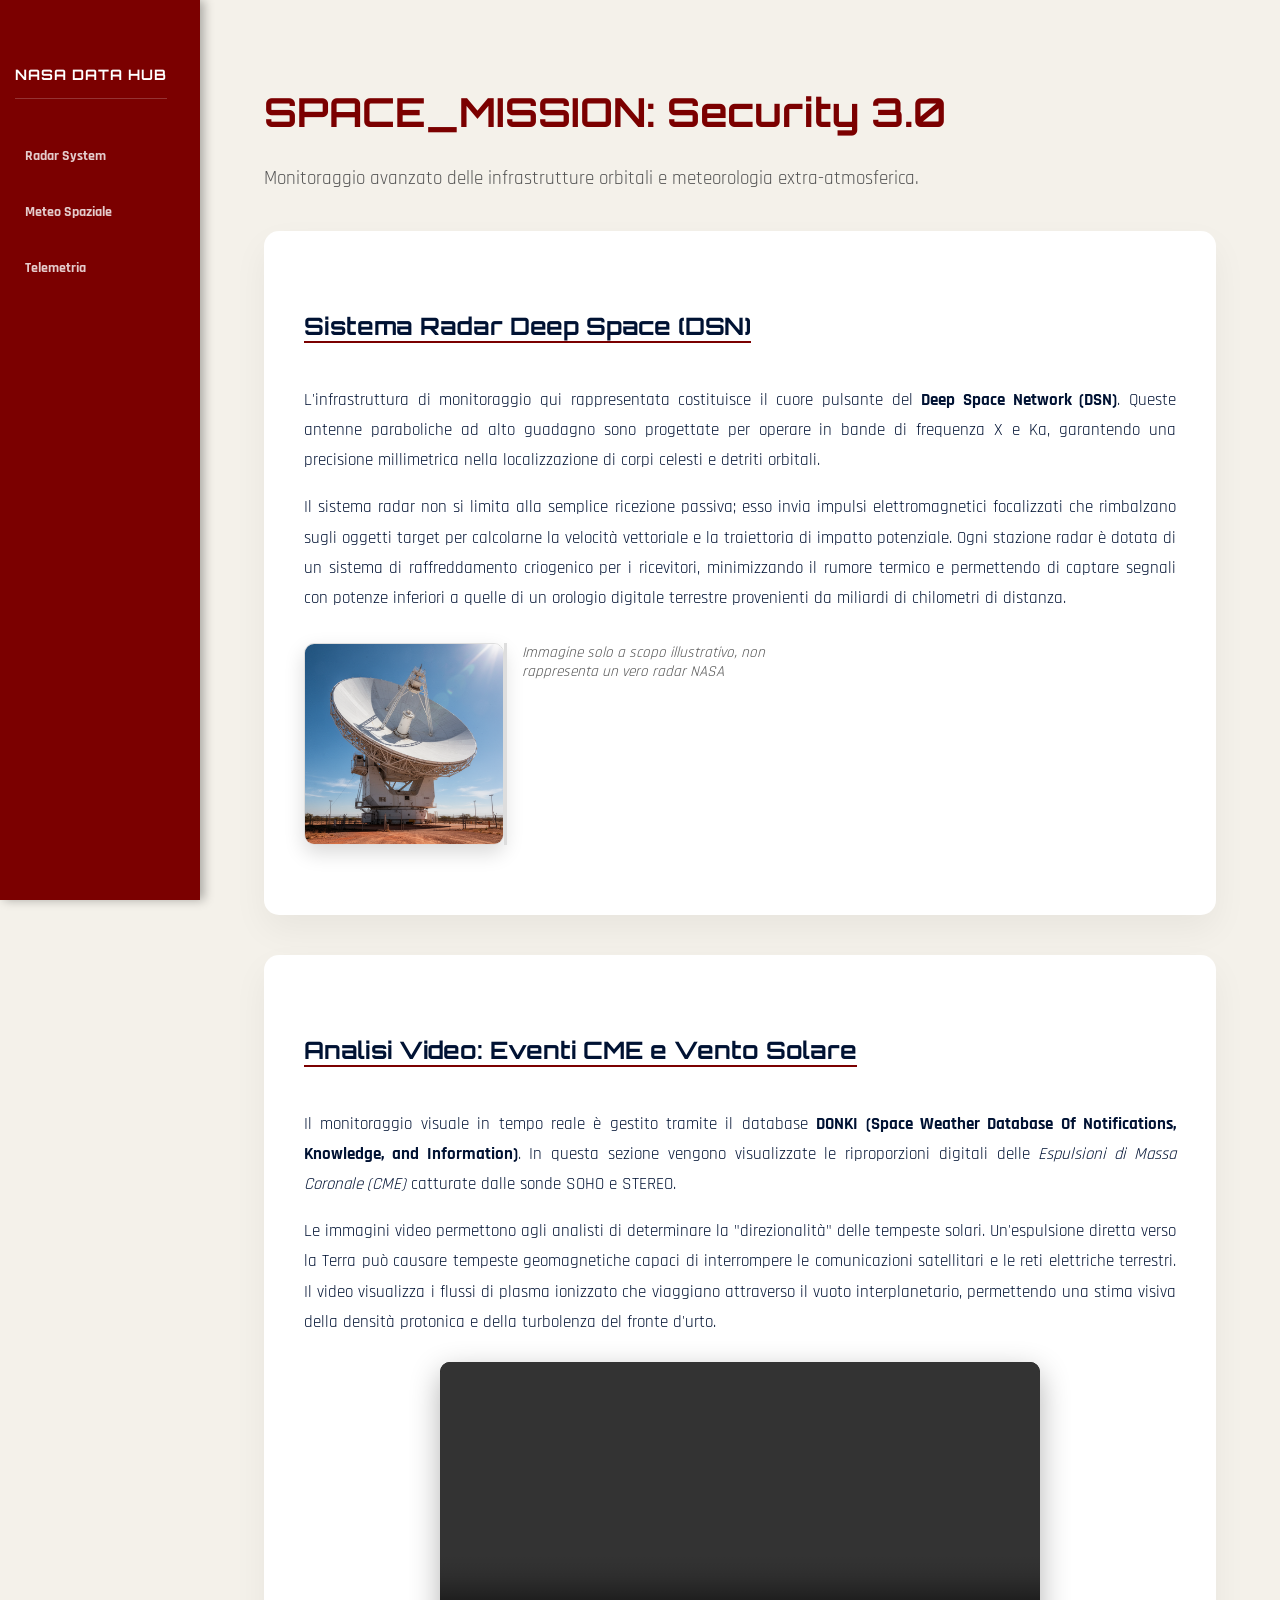
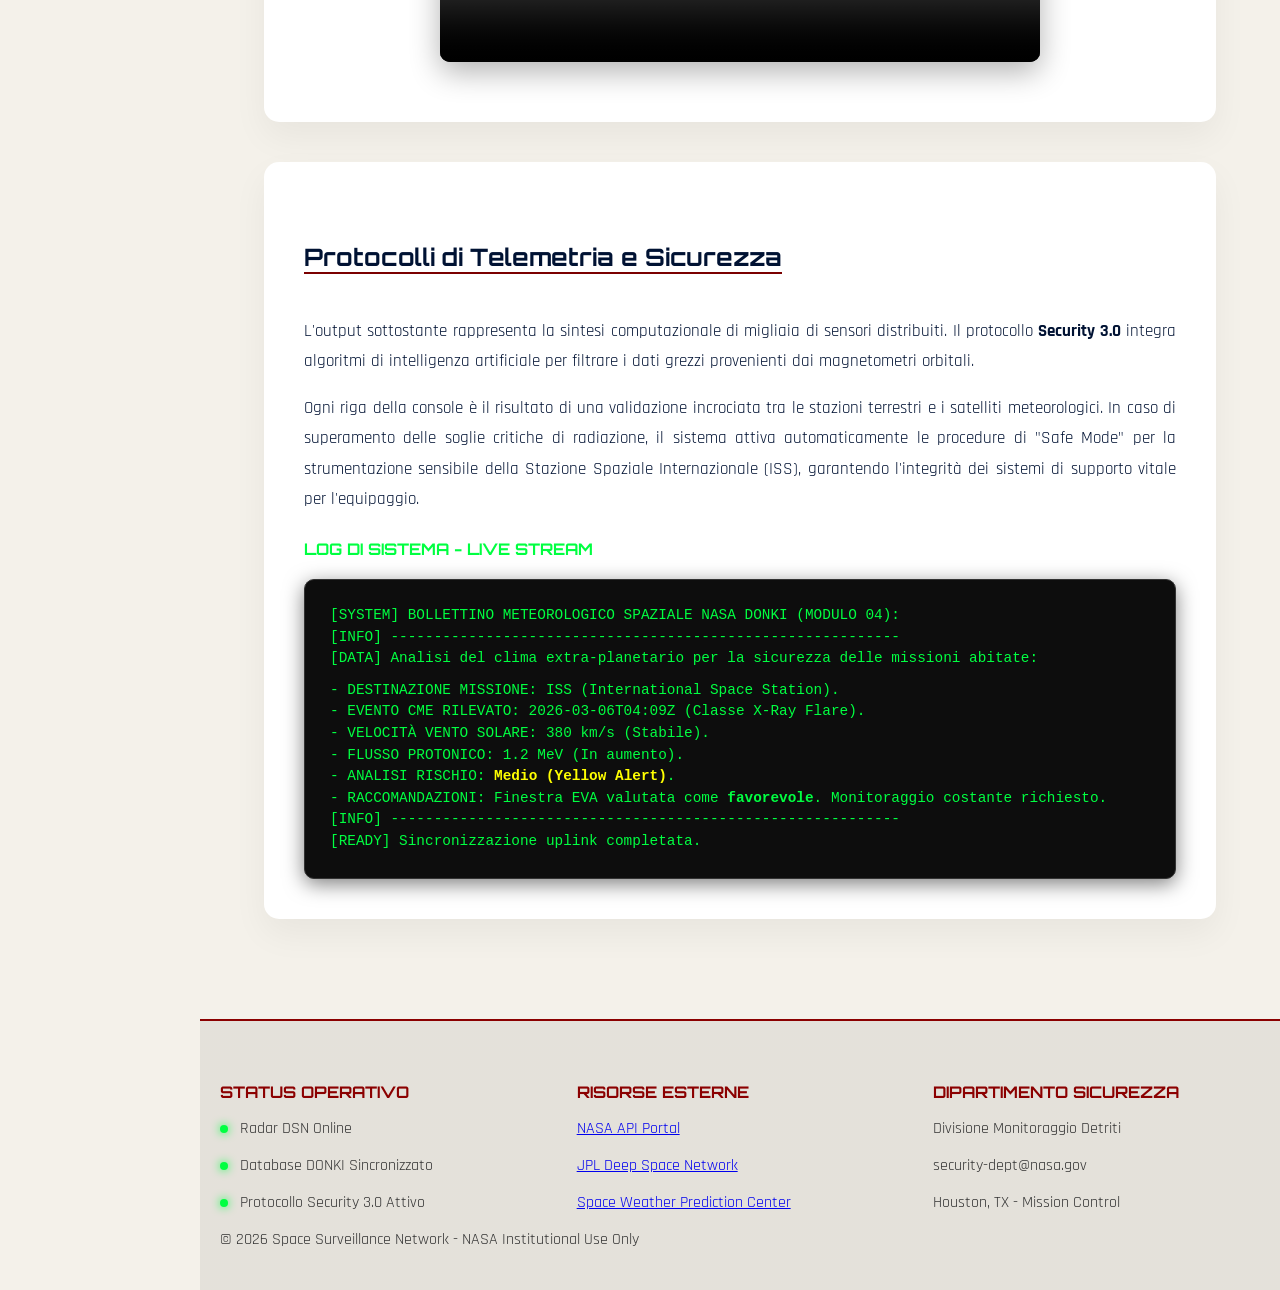
==== radarorbitale.html @ b80dbc7d "Add files via upload" ====
<!DOCTYPE html>
<html lang="it">
<head>
    <meta charset="UTF-8">
    <meta name="viewport" content="width=device-width, initial-scale=1.0">
    <title>NASA RADAR SYSTEM - Security 3.0</title>
    <style>
        @import url('https://fonts.googleapis.com/css2?family=Orbitron:wght@400;700&family=Rajdhani:wght@300;500;700&display=swap');

        :root {
            --bg-crema: #f4f1ea;
            --rosso-scuro: rgb(123, 0, 0);
            --rosso-glow: #ff3131;
            --blu-deep: #001233;
            --blu-accento: #00a8ff;
            --text-muted: #555;
            --white: #ffffff;
        }

        * { 
            box-sizing: border-box; 
            transition: all 0.3s ease; 
        }

        body {
            font-family: 'Rajdhani', sans-serif;
            background-color: var(--bg-crema);
            color: var(--blu-deep);
            margin: 0;
            display: flex;
            flex-direction: column;
            min-height: 100vh;
        }

        /* Navigazione Laterale */
        nav {
            width: 200px;
            background: var(--rosso-scuro);
            color: white;
            padding: 25px 15px;
            position: fixed;
            height: 100vh;
            box-shadow: 4px 0 10px rgba(0,0,0,0.3);
            z-index: 1000;
        }

        nav h2 {
            font-family: 'Orbitron', sans-serif;
            font-size: 0.9rem;
            text-align: center;
            border-bottom: 1px solid rgba(255,255,255,0.2);
            padding-bottom: 15px;
            margin-bottom: 20px;
            letter-spacing: 1px;
            color: var(--white);
        }

        nav ul { list-style: none; padding: 0; }
        nav ul li { margin: 18px 0; }
        nav ul li a {
            color: rgba(255,255,255,0.8);
            text-decoration: none;
            font-weight: bold;
            cursor: pointer;
            display: block;
            padding: 10px;
            font-size: 0.85rem;
            border-radius: 4px;
        }

        nav ul li a:hover {
            color: white;
            background: rgba(255,255,255,0.1);
            border-left: 4px solid white;
        }

        /* Area Principale */
        main {
            margin-left: 200px;
            padding: 60px 5%;
            flex: 1;
            display: flex;
            flex-direction: column;
            width: calc(100% - 200px);
        }

        h1 { 
            font-family: 'Orbitron', sans-serif; 
            color: var(--rosso-scuro); 
            font-size: 2.5rem; 
            margin-bottom: 10px; 
        }

        .subtitle {
            font-size: 1.2rem;
            color: var(--text-muted);
            margin-bottom: 40px;
        }

        h2 { 
            font-family: 'Orbitron', sans-serif; 
            color: var(--blu-deep); 
            border-bottom: 2px solid var(--rosso-scuro); 
            display: inline-block; 
            margin-top: 40px;
            margin-bottom: 25px;
        }

        h3 {
            font-family: 'Orbitron', sans-serif;
            font-size: 1.1rem;
            color: var(--rosso-scuro);
            margin-top: 20px;
        }

        section {
            background: var(--white);
            padding: 40px;
            border-radius: 15px;
            margin-bottom: 40px;
            box-shadow: 0 15px 35px rgba(0,0,0,0.05);
        }

        .description-block {
            line-height: 1.8;
            font-size: 1.05rem;
            color: var(--blu-deep);
            text-align: justify;
            margin-bottom: 25px;
        }

        /* --- CORREZIONE IMMAGINE --- */
        .img-container {
            width: 100%;
            display: flex;
            justify-content: left;
            margin: 30px 0;
        }

        .img-container img {
            max-width: 200px;
            width: 80%;
            height: auto;
            border-radius: 10px;
            box-shadow: 0 8px 20px rgba(0,0,0,0.15);
            border: 1px solid #ddd;
        }

        /* --- STILE VIDEO --- */
        .video-container {
            width: 100%;
            max-width: 600px;
            margin: 20px auto;
            border-radius: 10px;
            overflow: hidden;
            background: #000;
            box-shadow: 0 10px 30px rgba(0,0,0,0.3);
        }
        
        video { width: 100%; display: block; }

        /* --- CONSOLE TELEMETRIA --- */
        #console-output {
            background: #0d0d0d;
            color: #00ff41;
            padding: 25px;
            font-family: 'Courier New', monospace;
            border-radius: 10px;
            border: 1px solid #333;
            box-shadow: 0 5px 20px rgba(0,0,0,0.5);
            margin-top: 20px;
            line-height: 1.5;
            font-size: 0.9rem;
        }

        .telemetry-header {
            color: #00ff41;
            font-weight: bold;
            text-transform: uppercase;
            margin-bottom: 15px;
            display: block;
            font-family: 'Orbitron', sans-serif;
        }

        /* --- FOOTER --- */
        footer {
            width: 100%;
            padding: 40px 20px;
            margin-top: auto;
            background-color: #f0ede6; 
            background-image: linear-gradient(rgba(0,0,0,0.05), rgba(0,0,0,0.05));
            border-top: 2px solid #8b0000;
            color: #333;
            box-sizing: border-box;
        }

        @media (min-width: 769px) {
            footer {
                margin-left: 200px;
                width: calc(100% - 200px);
            }
        }

        .footer-grid {
            display: grid;
            grid-template-columns: repeat(auto-fit, minmax(200px, 1fr));
            gap: 30px;
            max-width: 1200px;
            margin: 0 auto;
        }

        .footer-col h4 {
            color: #8b0000;
            font-family: 'Orbitron', sans-serif;
            margin-bottom: 15px;
            text-transform: uppercase;
            font-size: 1rem;
        }

        .status-dot {
            display: inline-block;
            width: 8px;
            height: 8px;
            background: #00ff41;
            border-radius: 50%;
            margin-right: 8px;
            box-shadow: 0 0 10px #00ff41;
        }

        /* Responsive */
        @media (max-width: 768px) {
            nav { width: 100%; height: auto; position: relative; }
            main, footer { margin-left: 0; width: 100%; }
        }
		.side-caption {
            flex: 1; /* Prende lo spazio rimanente */
            font-style: italic;
            color: var(--text-muted);
            font-size: 0.95rem;
            border-left: 3px solid #ddd;
            padding-left: 15px;
            max-width: 300px; /* Impedisce al testo di allungarsi troppo */
        }
    </style>
</head>
<body>

    <nav>
        <h2>NASA DATA HUB</h2>
        <ul>
            <li><a href="#radar">Radar System</a></li>
            <li><a href="#donki">Meteo Spaziale</a></li>
            <li><a href="#telemetry">Telemetria</a></li>
        </ul>
    </nav>

    <main>
        <h1>SPACE_MISSION: Security 3.0</h1>
        <p class="subtitle">Monitoraggio avanzato delle infrastrutture orbitali e meteorologia extra-atmosferica.</p>

        <!-- SEZIONE RADAR -->
        <section id="radar">
            <h2>Sistema Radar Deep Space (DSN)</h2>
            <div class="description-block">
                <p>
                    L'infrastruttura di monitoraggio qui rappresentata costituisce il cuore pulsante del <strong>Deep Space Network (DSN)</strong>. Queste antenne paraboliche ad alto guadagno sono progettate per operare in bande di frequenza X e Ka, garantendo una precisione millimetrica nella localizzazione di corpi celesti e detriti orbitali. 
                </p>
                <p>
                    Il sistema radar non si limita alla semplice ricezione passiva; esso invia impulsi elettromagnetici focalizzati che rimbalzano sugli oggetti target per calcolarne la velocità vettoriale e la traiettoria di impatto potenziale. Ogni stazione radar è dotata di un sistema di raffreddamento criogenico per i ricevitori, minimizzando il rumore termico e permettendo di captare segnali con potenze inferiori a quelle di un orologio digitale terrestre provenienti da miliardi di chilometri di distanza.
                </p>
            </div>
            
            <div class="img-container">
                <img src="immagini/radar.png" alt="Radar NASA" onerror="this.src='https://via.placeholder.com/600x400?text=Antenna+Radar+Deep+Space'">
				<div class="side-caption">
                    Immagine solo a scopo illustrativo, non rappresenta un vero radar NASA
                </div>
            </div>
        </section>

        <!-- SEZIONE VIDEO DONKI -->
        <section id="donki">
            <h2>Analisi Video: Eventi CME e Vento Solare</h2>
            <div class="description-block">
                <p>
                    Il monitoraggio visuale in tempo reale è gestito tramite il database <strong>DONKI (Space Weather Database Of Notifications, Knowledge, and Information)</strong>. In questa sezione vengono visualizzate le riproporzioni digitali delle <em>Espulsioni di Massa Coronale (CME)</em> catturate dalle sonde SOHO e STEREO.
                </p>
                <p>
                    Le immagini video permettono agli analisti di determinare la "direzionalità" delle tempeste solari. Un'espulsione diretta verso la Terra può causare tempeste geomagnetiche capaci di interrompere le comunicazioni satellitari e le reti elettriche terrestri. Il video visualizza i flussi di plasma ionizzato che viaggiano attraverso il vuoto interplanetario, permettendo una stima visiva della densità protonica e della turbolenza del fronte d'urto.
                </p>
            </div>
            
            <div class="video-container">
                <video controls>
                    <source src="immagini/eruzione.mp4" type="video/mp4">
                    Il tuo browser non supporta il video.
                </video>
            </div>
        </section>

        <!-- SEZIONE TELEMETRIA -->
        <section id="telemetry">
            <h2>Protocolli di Telemetria e Sicurezza</h2>
            <div class="description-block">
                <p>
                    L'output sottostante rappresenta la sintesi computazionale di migliaia di sensori distribuiti. Il protocollo <strong>Security 3.0</strong> integra algoritmi di intelligenza artificiale per filtrare i dati grezzi provenienti dai magnetometri orbitali. 
                </p>
                <p>
                    Ogni riga della console è il risultato di una validazione incrociata tra le stazioni terrestri e i satelliti meteorologici. In caso di superamento delle soglie critiche di radiazione, il sistema attiva automaticamente le procedure di "Safe Mode" per la strumentazione sensibile della Stazione Spaziale Internazionale (ISS), garantendo l'integrità dei sistemi di supporto vitale per l'equipaggio.
                </p>
            </div>

            <span class="telemetry-header">LOG DI SISTEMA - LIVE STREAM</span>
            <div id="console-output">
                <div>[SYSTEM] BOLLETTINO METEOROLOGICO SPAZIALE NASA DONKI (MODULO 04):</div>
                <div>[INFO]   -----------------------------------------------------------</div>
                <div>[DATA]   Analisi del clima extra-planetario per la sicurezza delle missioni abitate:</div>
                <div style="margin-top:10px;">- DESTINAZIONE MISSIONE: ISS (International Space Station).</div>
                <div>- EVENTO CME RILEVATO: 2026-03-06T04:09Z (Classe X-Ray Flare).</div>
                <div>- VELOCITÀ VENTO SOLARE: 380 km/s (Stabile).</div>
                <div>- FLUSSO PROTONICO: 1.2 MeV (In aumento).</div>
                <div>- ANALISI RISCHIO: <span style="color: #FFFF00; font-weight: bold;">Medio (Yellow Alert)</span>.</div>
                <div>- RACCOMANDAZIONI: Finestra EVA valutata come <span style="color: #00ff41; font-weight: bold;">favorevole</span>. Monitoraggio costante richiesto.</div>
                <div>[INFO]   -----------------------------------------------------------</div>
                <div>[READY]  Sincronizzazione uplink completata.</div>
            </div>
        </section>
    </main>

    <footer>
        <div class="footer-grid">
            <div class="footer-col">
                <h4>Status Operativo</h4>
                <p><span class="status-dot"></span> Radar DSN Online</p>
                <p><span class="status-dot"></span> Database DONKI Sincronizzato</p>
                <p><span class="status-dot"></span> Protocollo Security 3.0 Attivo</p>
            </div>
            <div class="footer-col">
                <h4>Risorse Esterne</h4>
                <p><a href="#">NASA API Portal</a></p>
                <p><a href="#">JPL Deep Space Network</a></p>
                <p><a href="#">Space Weather Prediction Center</a></p>
            </div>
            <div class="footer-col">
                <h4>Dipartimento Sicurezza</h4>
                <p>Divisione Monitoraggio Detriti</p>
                <p>security-dept@nasa.gov</p>
                <p>Houston, TX - Mission Control</p>
            </div>
        </div>
        <div class="footer-bottom">
            &copy; 2026 Space Surveillance Network - NASA Institutional Use Only
        </div>
    </footer>

</body>
</html>
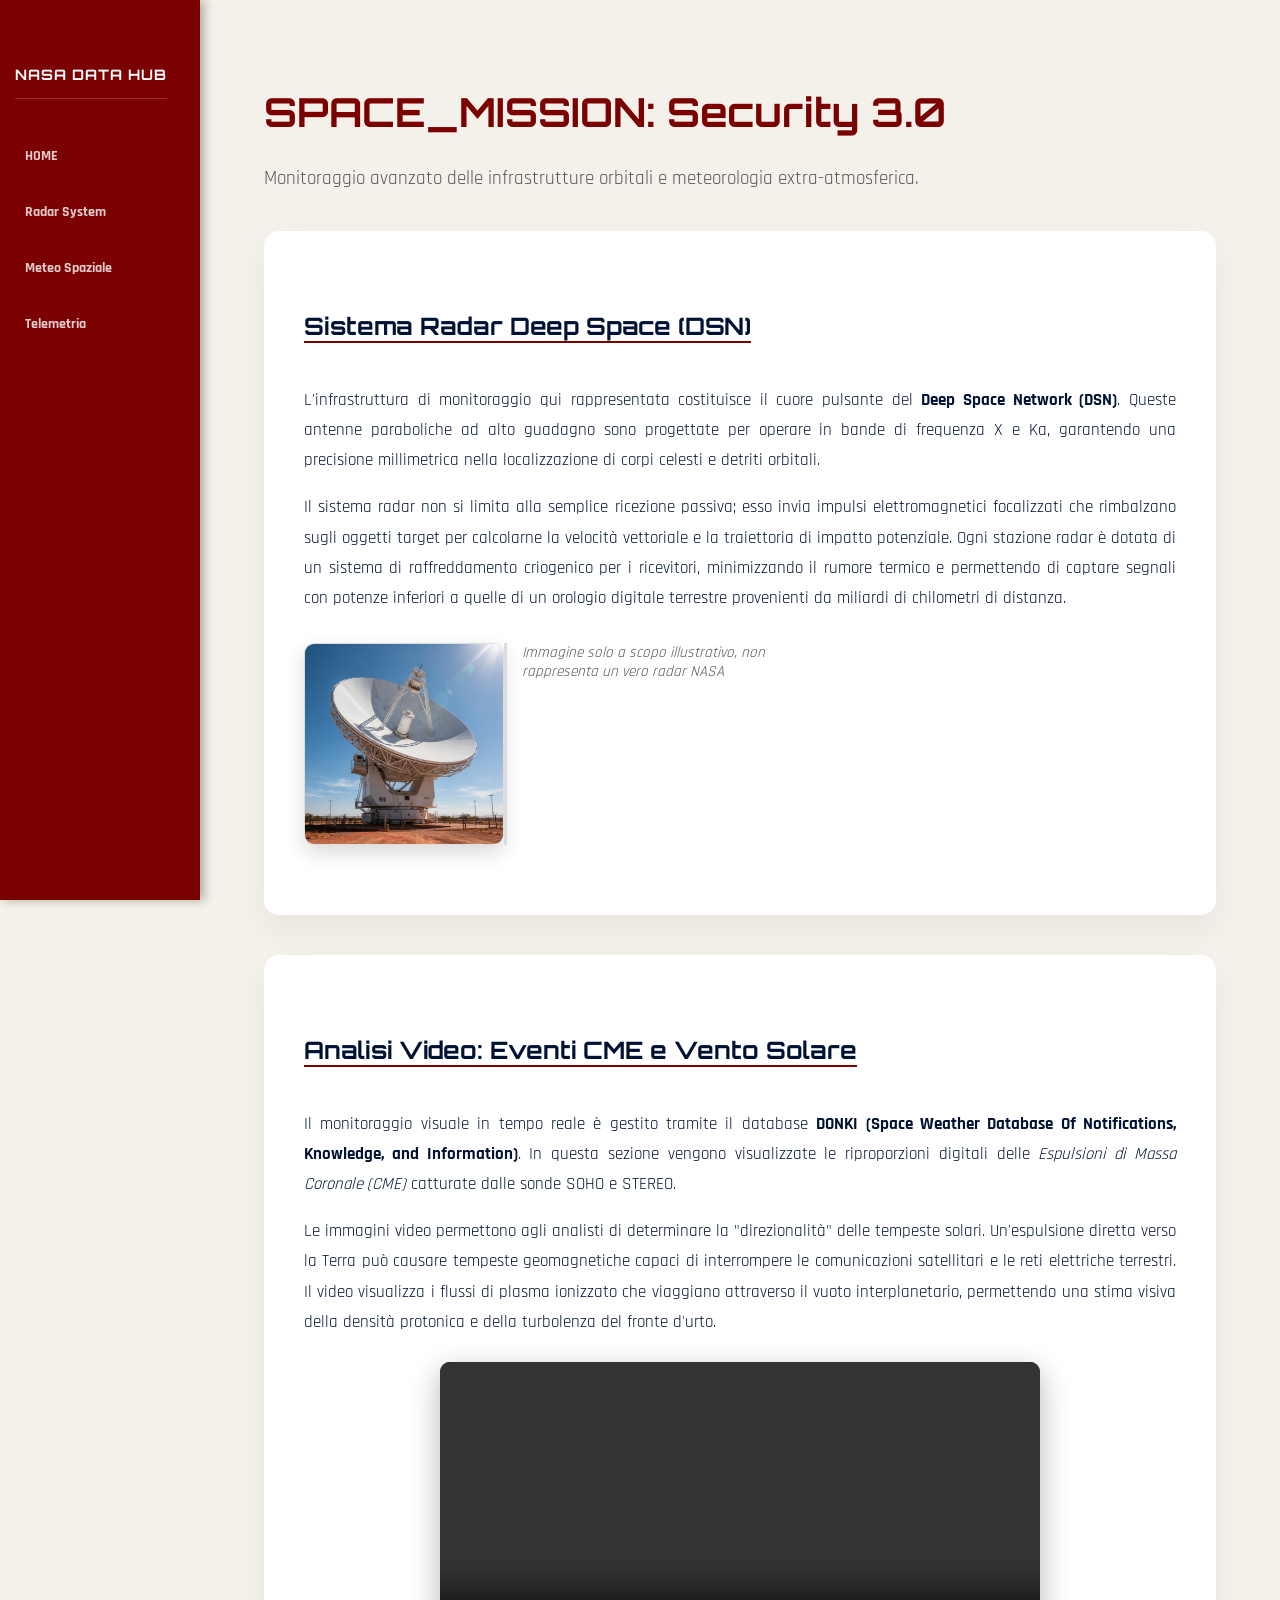
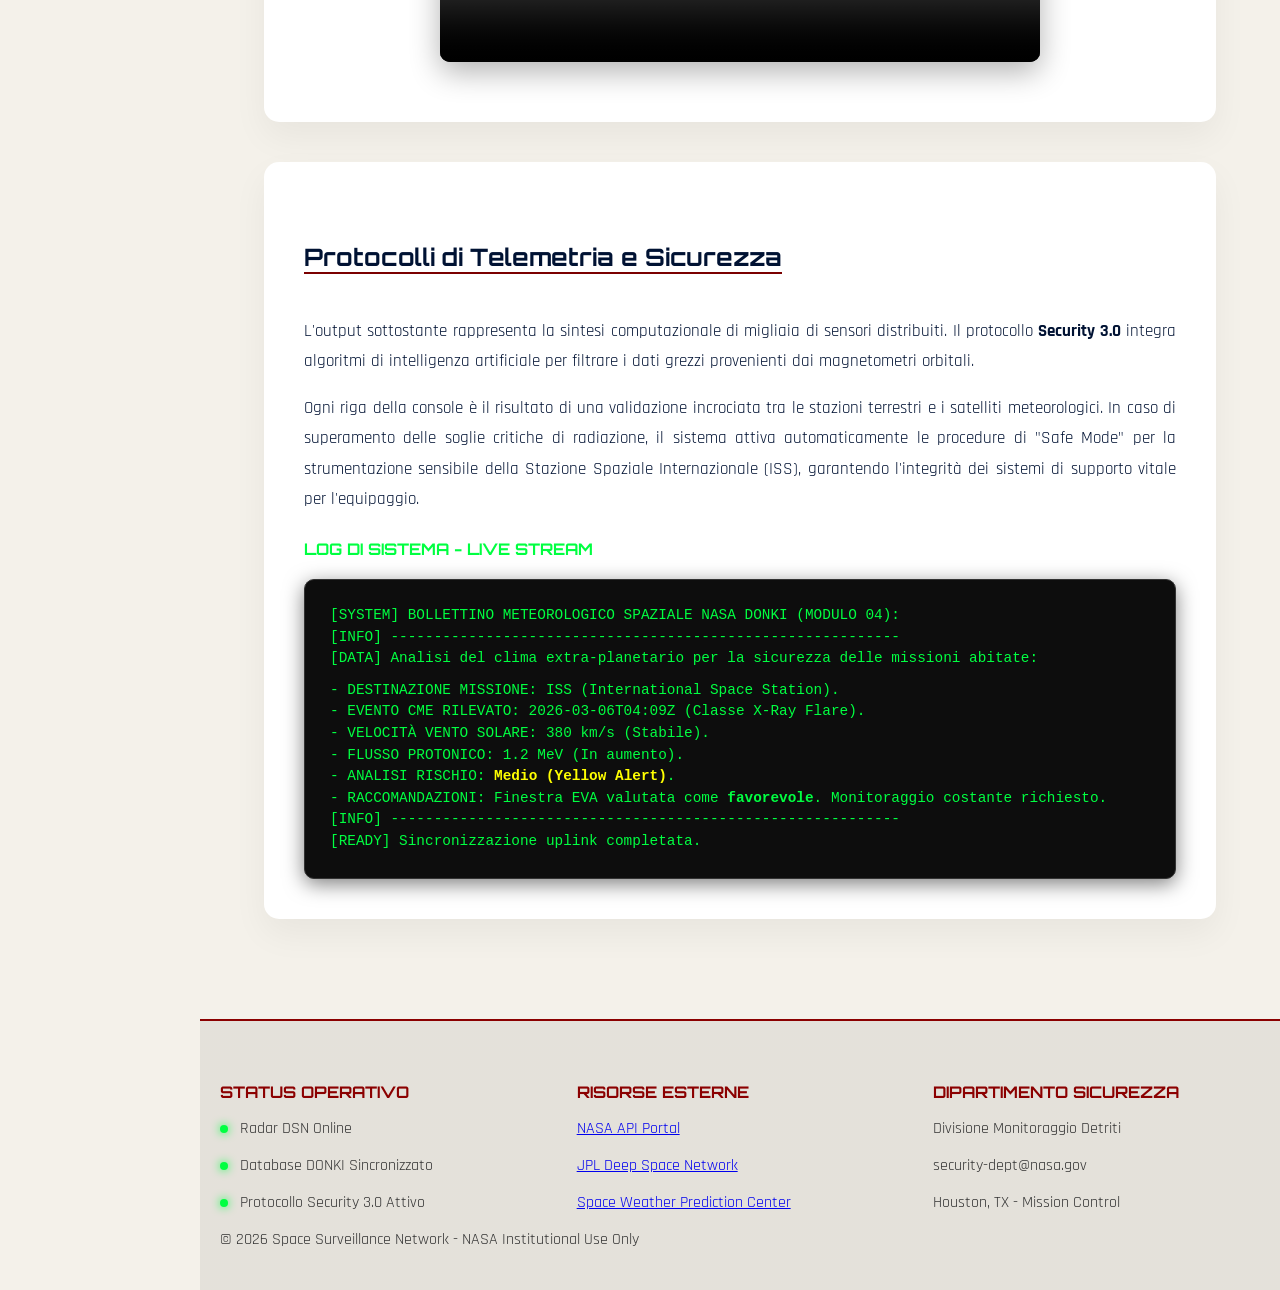
==== commit c4329683: "Add files via upload" ====
--- a/radarorbitale.html
+++ b/radarorbitale.html
@@ -248,6 +248,7 @@
     <nav>
         <h2>NASA DATA HUB</h2>
         <ul>
+			<li><a href="window.history.back(); return false;">HOME</a></li>
             <li><a href="#radar">Radar System</a></li>
             <li><a href="#donki">Meteo Spaziale</a></li>
             <li><a href="#telemetry">Telemetria</a></li>
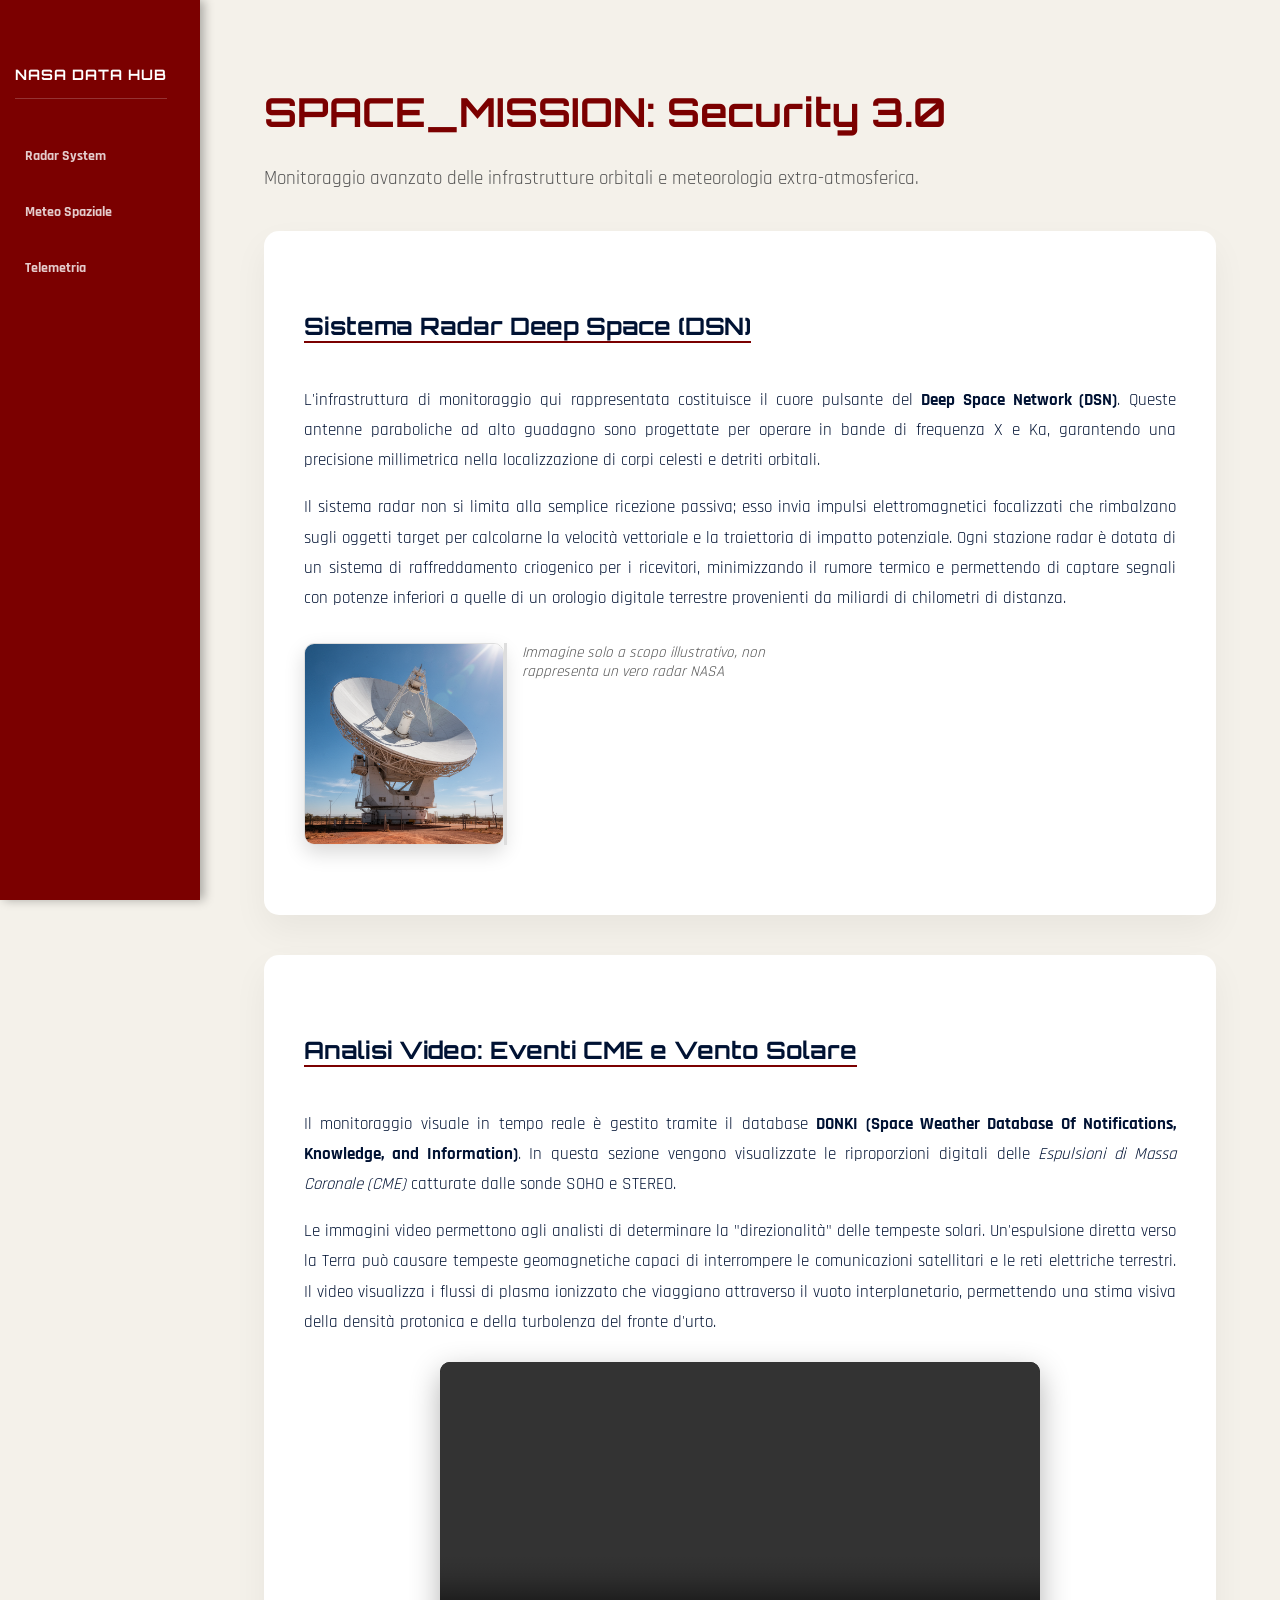
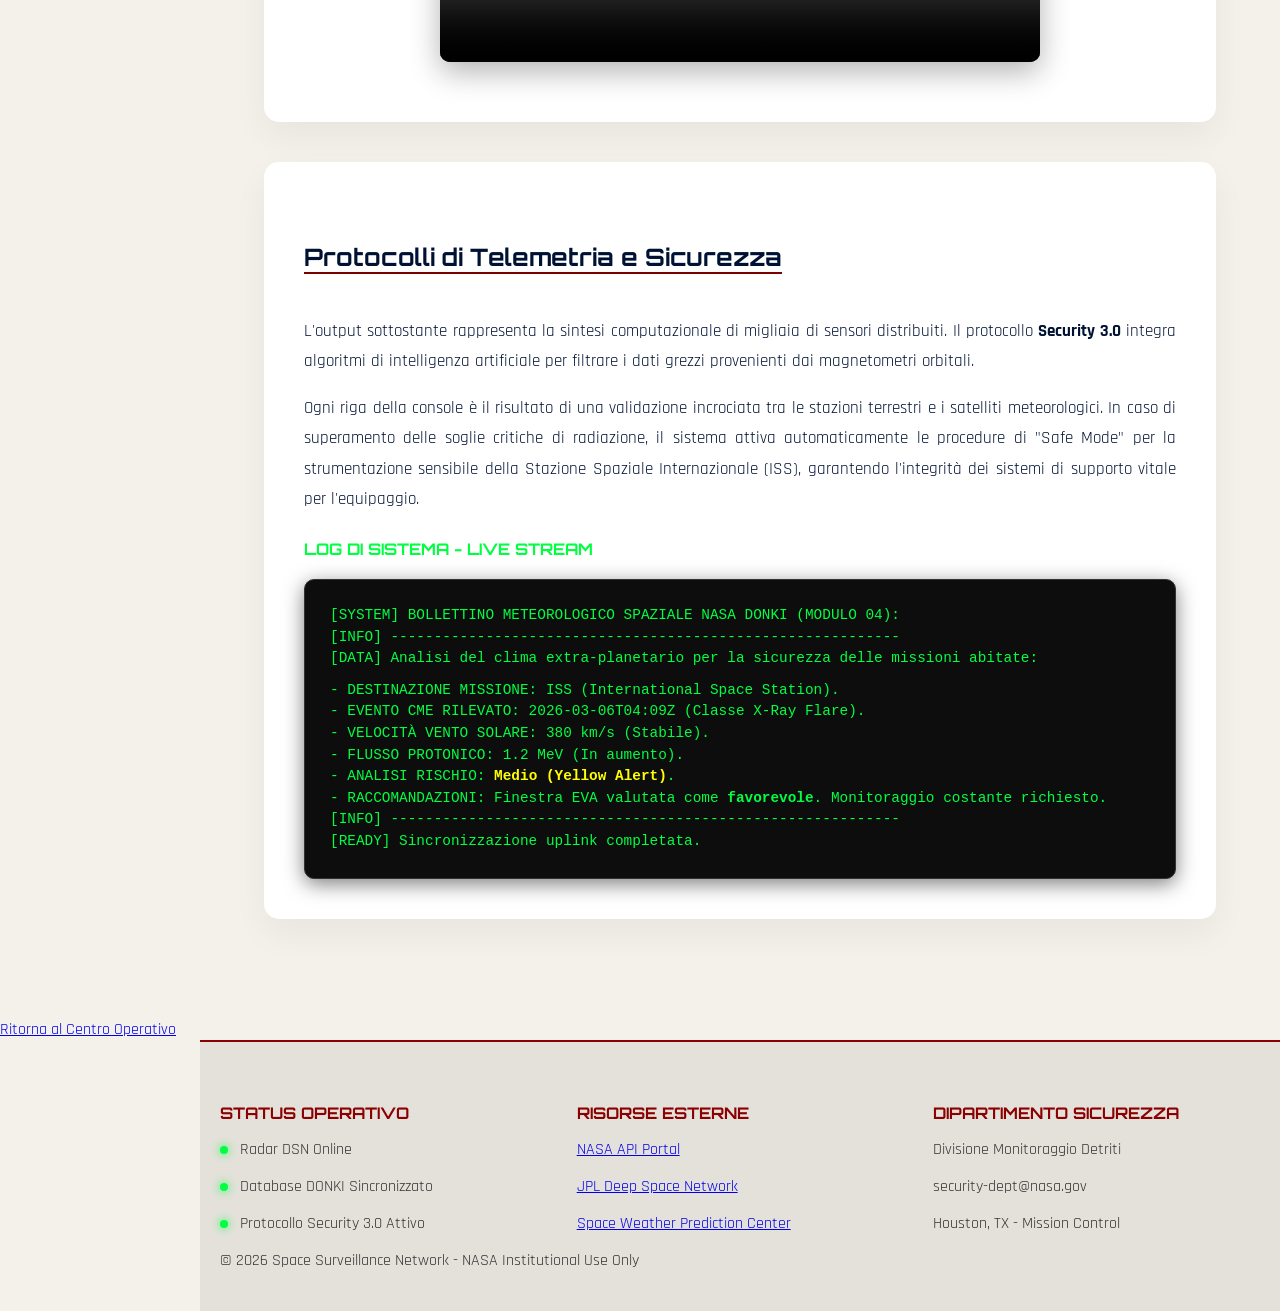
==== commit 19dd1d25: "Add files via upload" ====
--- a/radarorbitale.html
+++ b/radarorbitale.html
@@ -248,7 +248,6 @@
     <nav>
         <h2>NASA DATA HUB</h2>
         <ul>
-			<li><a href="window.history.back(); return false;">HOME</a></li>
             <li><a href="#radar">Radar System</a></li>
             <li><a href="#donki">Meteo Spaziale</a></li>
             <li><a href="#telemetry">Telemetria</a></li>
@@ -327,7 +326,7 @@
             </div>
         </section>
     </main>
-
+        <a href="#" class="btn-back" onclick="window.history.back(); return false;">Ritorna al Centro Operativo</a>
     <footer>
         <div class="footer-grid">
             <div class="footer-col">
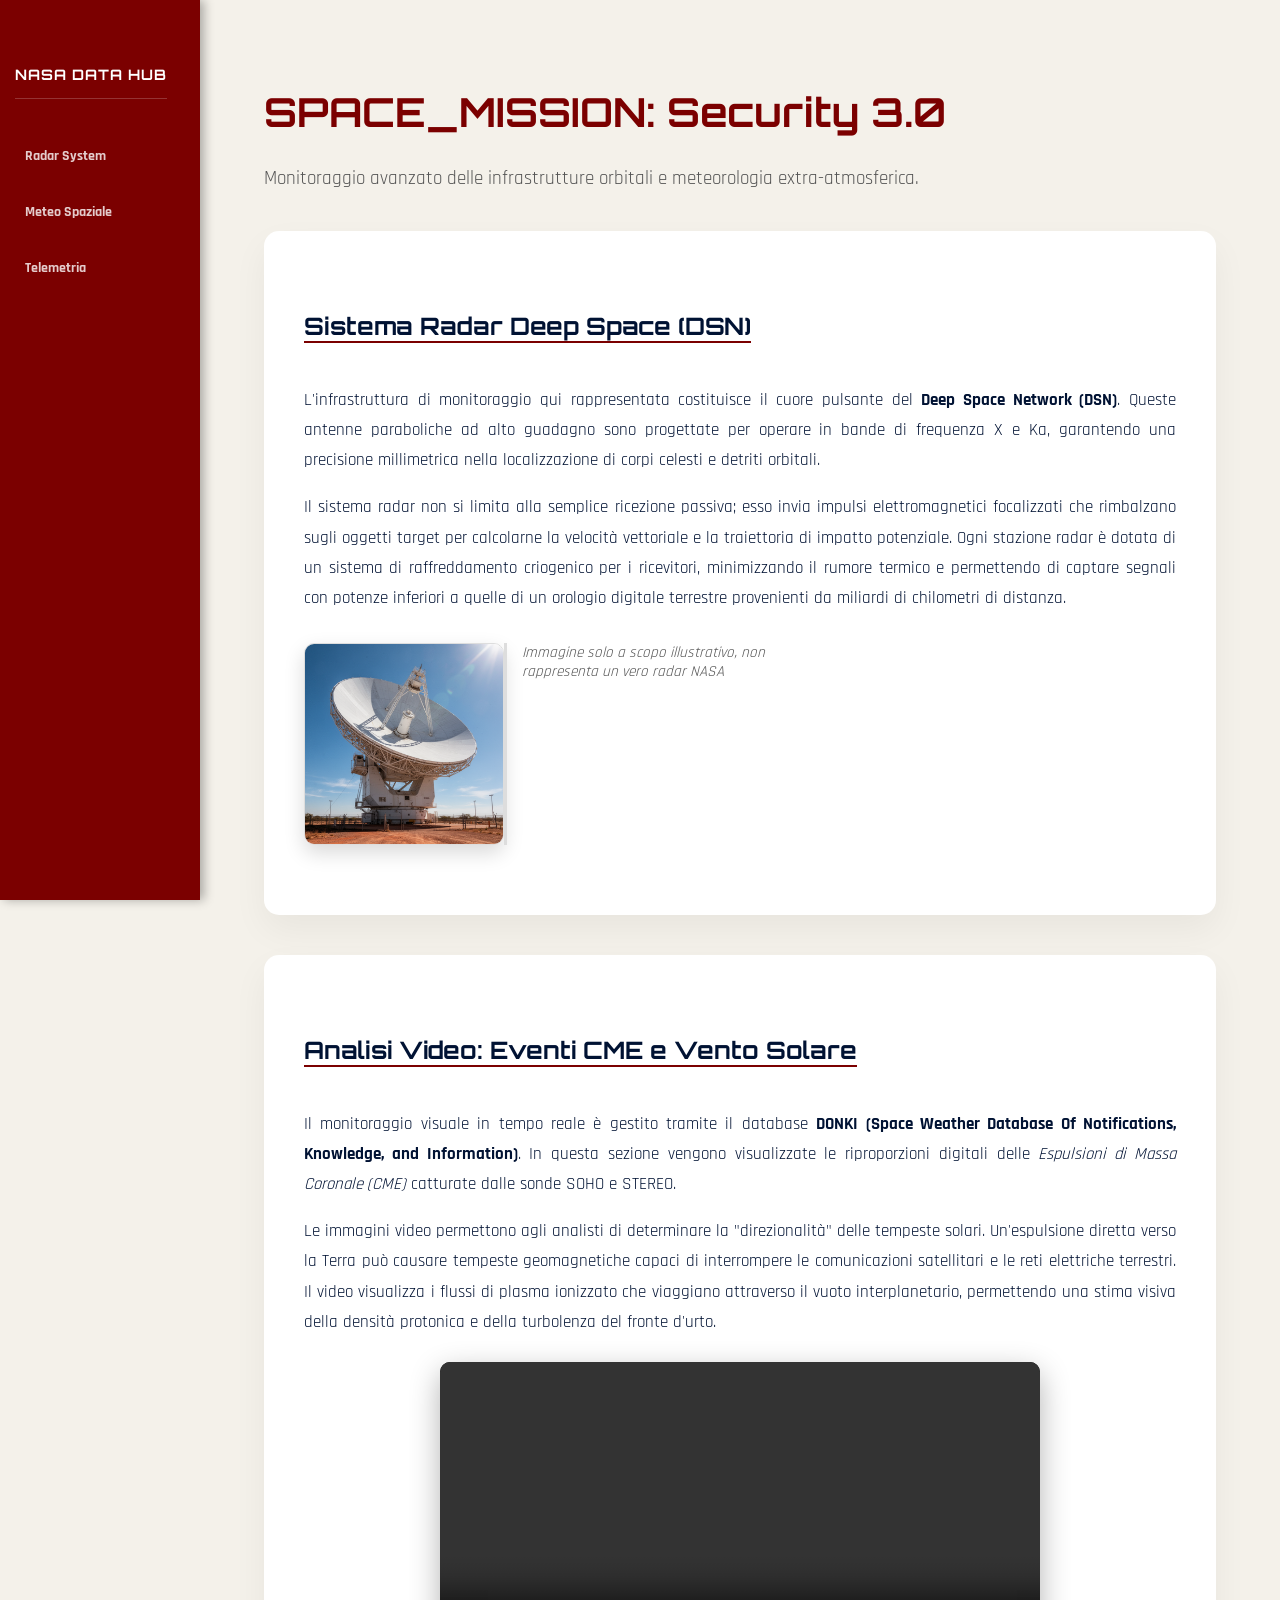
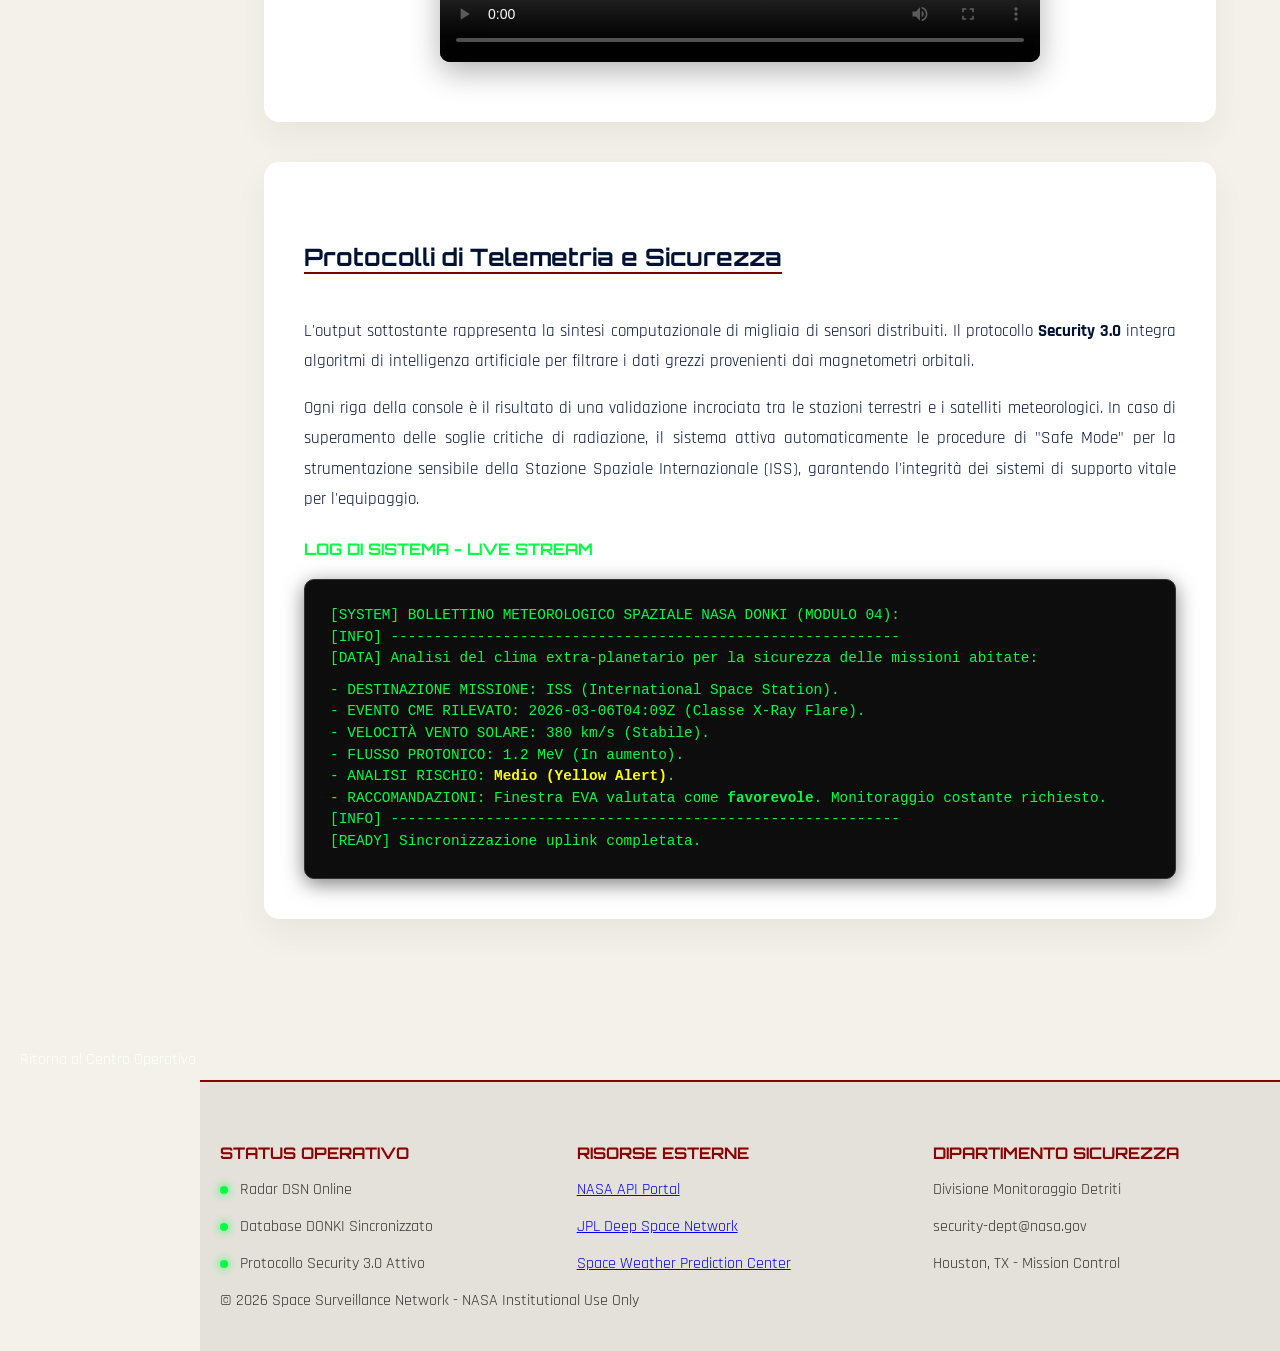
==== commit 4a6fa37a: "Add files via upload" ====
--- a/radarorbitale.html
+++ b/radarorbitale.html
@@ -240,6 +240,20 @@
             border-left: 3px solid #ddd;
             padding-left: 15px;
             max-width: 300px; /* Impedisce al testo di allungarsi troppo */
+        }
+		.btn-back {
+            display: inline-block;
+            margin-top: 20px;
+            padding: 10px 20px;
+            background: var(--accent-color);
+            color: white;
+            text-decoration: none;
+            border-radius: 4px;
+            transition: opacity 0.3s;
+        }
+
+        .btn-back:hover {
+            opacity: 0.8;
         }
     </style>
 </head>
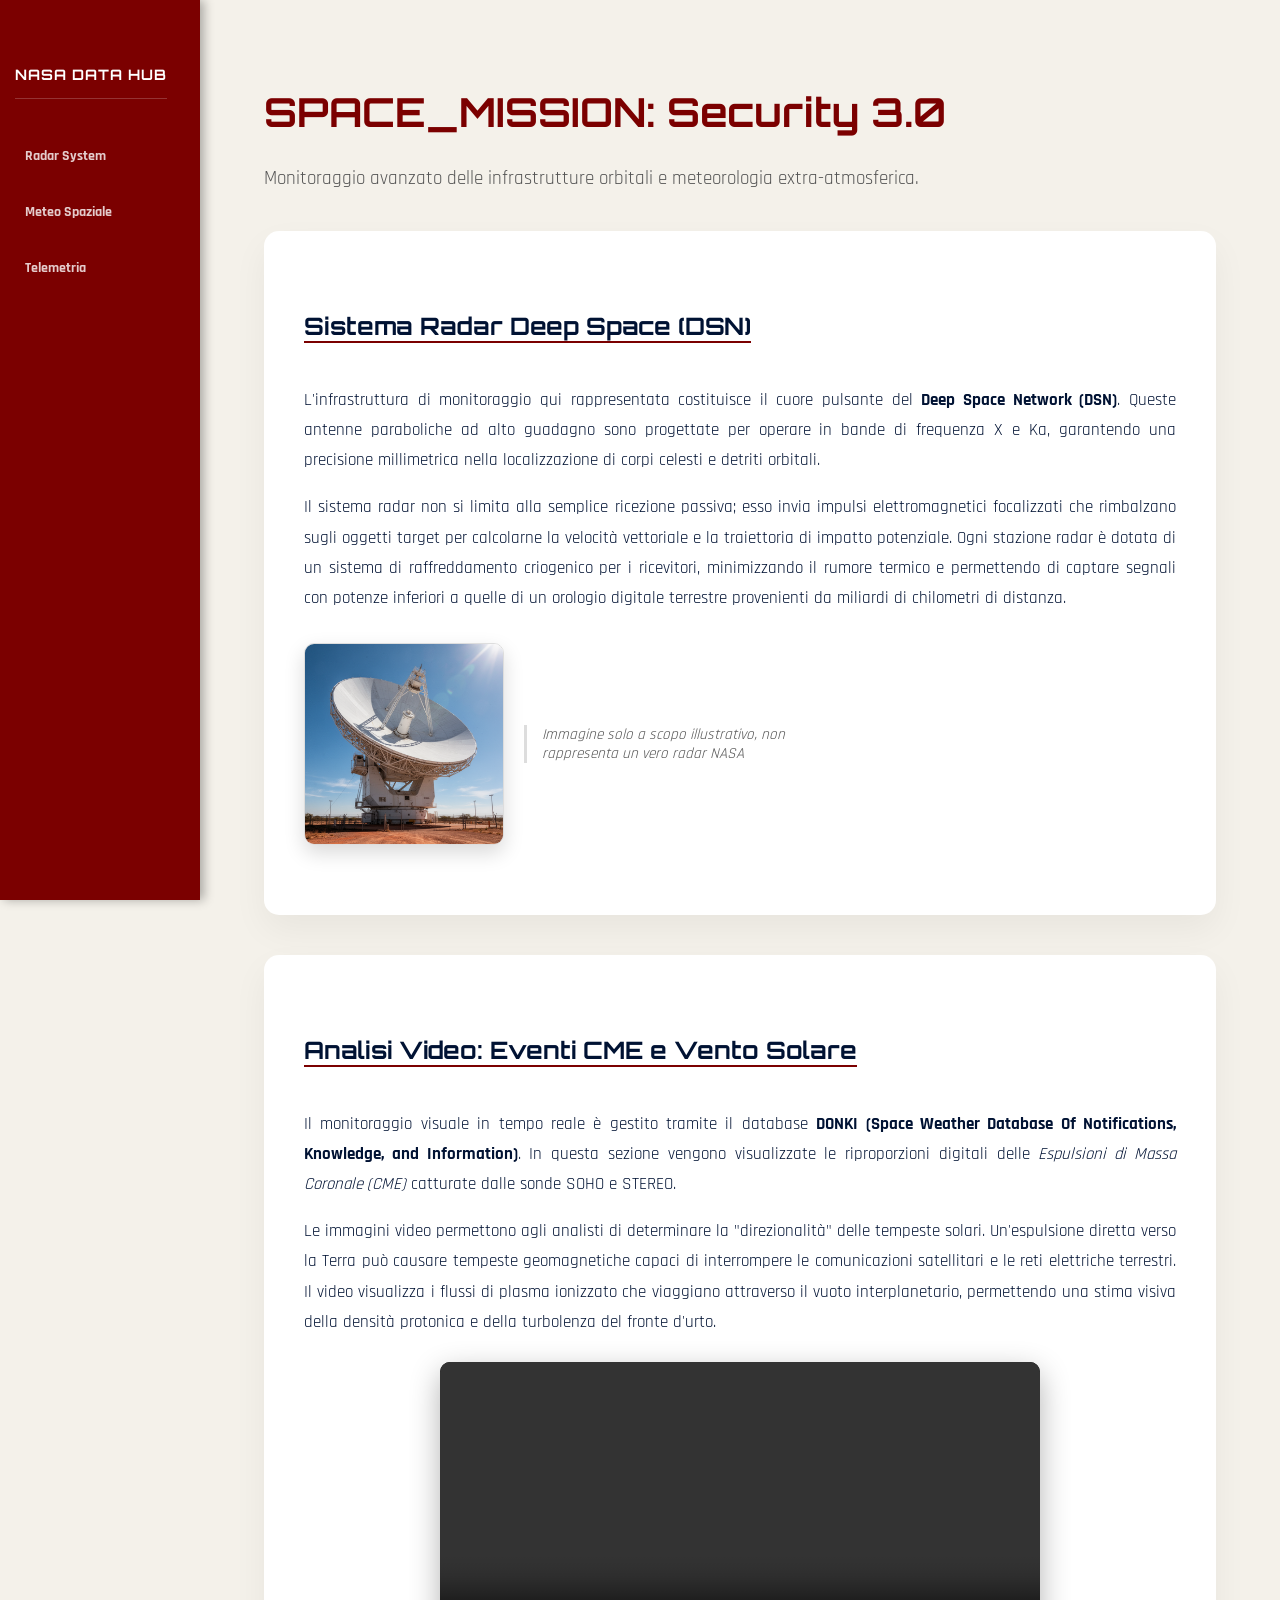
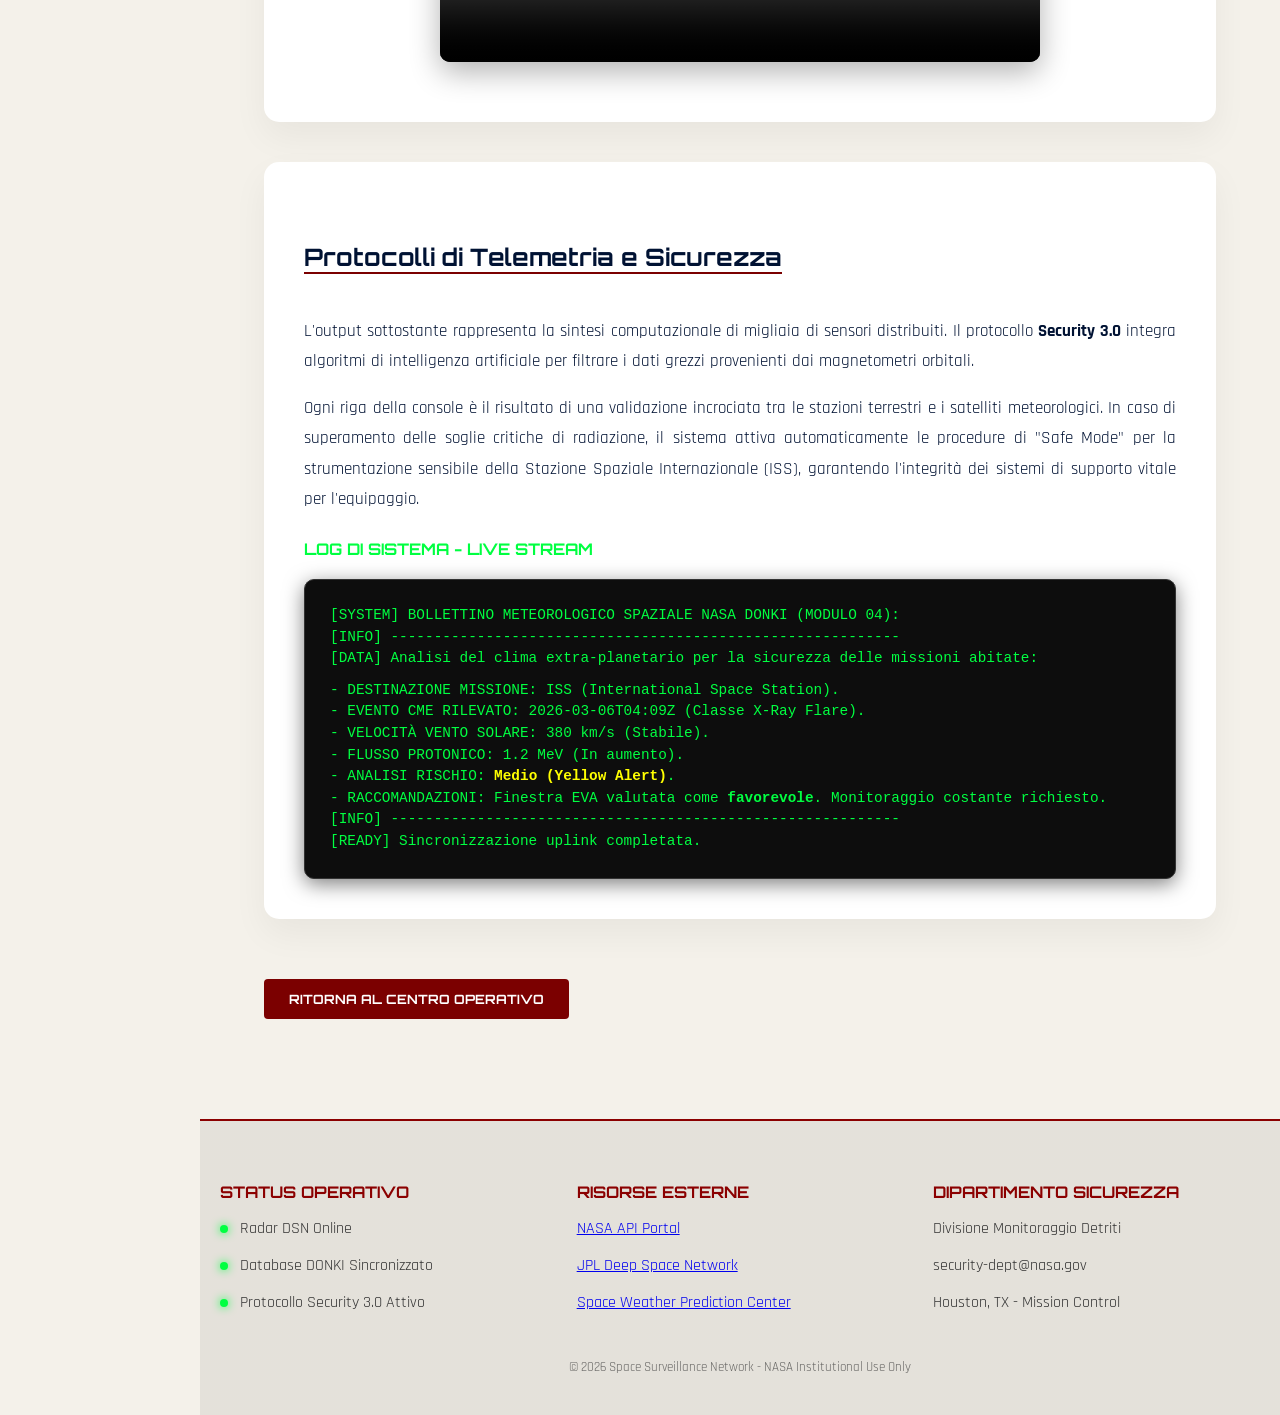
==== commit 4313054a: "Add files via upload" ====
--- a/radarorbitale.html
+++ b/radarorbitale.html
@@ -15,6 +15,8 @@
             --blu-accento: #00a8ff;
             --text-muted: #555;
             --white: #ffffff;
+            /* Definizione variabile per il pulsante */
+            --accent-color: rgb(123, 0, 0);
         }
 
         * { 
@@ -135,6 +137,8 @@
             display: flex;
             justify-content: left;
             margin: 30px 0;
+            align-items: center;
+            gap: 20px;
         }
 
         .img-container img {
@@ -144,6 +148,16 @@
             border-radius: 10px;
             box-shadow: 0 8px 20px rgba(0,0,0,0.15);
             border: 1px solid #ddd;
+        }
+
+        .side-caption {
+            flex: 1; 
+            font-style: italic;
+            color: var(--text-muted);
+            font-size: 0.95rem;
+            border-left: 3px solid #ddd;
+            padding-left: 15px;
+            max-width: 300px; 
         }
 
         /* --- STILE VIDEO --- */
@@ -182,6 +196,27 @@
             font-family: 'Orbitron', sans-serif;
         }
 
+        /* --- STILE PULSANTE --- */
+        .btn-back {
+            display: inline-block;
+            margin-top: 20px;
+            padding: 12px 25px;
+            background: var(--accent-color);
+            color: white;
+            text-decoration: none;
+            border-radius: 4px;
+            transition: opacity 0.3s, transform 0.2s;
+            font-family: 'Orbitron', sans-serif;
+            font-size: 0.8rem;
+            font-weight: bold;
+            text-transform: uppercase;
+        }
+
+        .btn-back:hover {
+            opacity: 0.8;
+            transform: translateY(-2px);
+        }
+
         /* --- FOOTER --- */
         footer {
             width: 100%;
@@ -227,33 +262,17 @@
             box-shadow: 0 0 10px #00ff41;
         }
 
+        .footer-bottom {
+            text-align: center;
+            margin-top: 30px;
+            font-size: 0.8rem;
+            opacity: 0.7;
+        }
+
         /* Responsive */
         @media (max-width: 768px) {
             nav { width: 100%; height: auto; position: relative; }
             main, footer { margin-left: 0; width: 100%; }
-        }
-		.side-caption {
-            flex: 1; /* Prende lo spazio rimanente */
-            font-style: italic;
-            color: var(--text-muted);
-            font-size: 0.95rem;
-            border-left: 3px solid #ddd;
-            padding-left: 15px;
-            max-width: 300px; /* Impedisce al testo di allungarsi troppo */
-        }
-		.btn-back {
-            display: inline-block;
-            margin-top: 20px;
-            padding: 10px 20px;
-            background: var(--accent-color);
-            color: white;
-            text-decoration: none;
-            border-radius: 4px;
-            transition: opacity 0.3s;
-        }
-
-        .btn-back:hover {
-            opacity: 0.8;
         }
     </style>
 </head>
@@ -286,7 +305,7 @@
             
             <div class="img-container">
                 <img src="immagini/radar.png" alt="Radar NASA" onerror="this.src='https://via.placeholder.com/600x400?text=Antenna+Radar+Deep+Space'">
-				<div class="side-caption">
+                <div class="side-caption">
                     Immagine solo a scopo illustrativo, non rappresenta un vero radar NASA
                 </div>
             </div>
@@ -339,8 +358,13 @@
                 <div>[READY]  Sincronizzazione uplink completata.</div>
             </div>
         </section>
+
+        <!-- Pulsante inserito correttamente a fine main -->
+        <div style="margin-bottom: 40px;">
+            <a href="#" class="btn-back" onclick="window.history.back(); return false;">Ritorna al Centro Operativo</a>
+        </div>
     </main>
-        <a href="#" class="btn-back" onclick="window.history.back(); return false;">Ritorna al Centro Operativo</a>
+
     <footer>
         <div class="footer-grid">
             <div class="footer-col">
